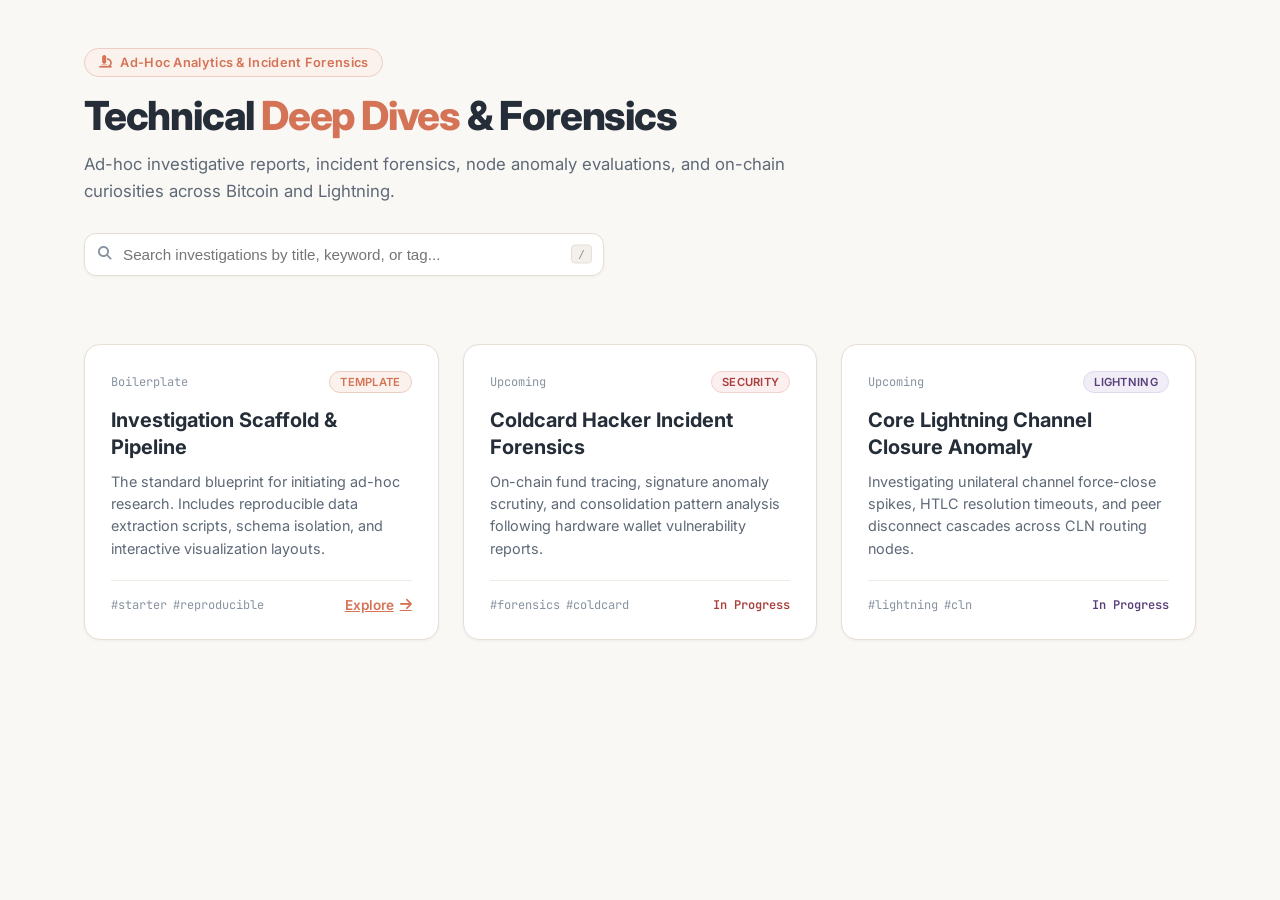
==== index.html @ 90a59109 "refactor: simplify index layout to cards-only structure without redundant tabs" ====
<!DOCTYPE html>
<html lang="en">

<head>
    <meta charset="UTF-8">
    <meta name="viewport" content="width=device-width, initial-scale=1.0">
    <title>Deep Dives & Incident Forensics | Bitcoin Data Labs</title>
    <meta name="description" content="Ad-hoc investigations, incident forensics, node anomaly evaluations, and on-chain curiosities across Bitcoin and Lightning.">

    <!-- Bitcoin Data Labs Global Shell Styles -->
    <link rel="stylesheet" href="https://bitcoindatalabs.org/styles/styles.css" onerror="this.onerror=null;this.href='https://sorukumar.github.io/Bitcoin-Data-Labs/styles/styles.css'">
    
    <!-- Font Awesome for Ecosystem Icons -->
    <link rel="stylesheet" href="https://cdnjs.cloudflare.com/ajax/libs/font-awesome/6.5.1/css/all.min.css">
    
    <!-- Typography -->
    <link rel="preconnect" href="https://fonts.googleapis.com">
    <link rel="preconnect" href="https://fonts.gstatic.com" crossorigin>
    <link href="https://fonts.googleapis.com/css2?family=Inter:wght@300;400;500;600;700;800&family=JetBrains+Mono:wght@400;500;600&display=swap" rel="stylesheet">

    <!-- Local Light-Mode Stylesheet -->
    <link rel="stylesheet" href="shared/css/style.css">

    <!-- Favicon -->
    <link rel="icon" type="image/png" href="https://bitcoindatalabs.org/favicon.png">
</head>

<body class="has-fixed-header">

    <!-- Global Bitcoin Data Labs Header (Mounted by app-components.js) -->
    <div id="header"></div>

    <div class="main-content">
        <!-- Hero Section -->
        <section class="hero-section">
            <div class="brand-eyebrow">
                <i class="fas fa-microscope"></i> Ad-Hoc Analytics & Incident Forensics
            </div>
            <h1 class="hero-title">
                Technical <span class="highlight">Deep Dives</span> & Forensics
            </h1>
            <p class="hero-description">
                Ad-hoc investigative reports, incident forensics, node anomaly evaluations, and on-chain curiosities across Bitcoin and Lightning.
            </p>

            <!-- Search Bar -->
            <div class="search-bar-wrap">
                <div class="search-container">
                    <i class="fas fa-search search-icon"></i>
                    <input 
                        type="text" 
                        id="diveSearchInput" 
                        class="search-input" 
                        placeholder="Search investigations by title, keyword, or tag..."
                        autocomplete="off"
                        spellcheck="false"
                    >
                    <span class="search-shortcut"><kbd>/</kbd></span>
                </div>
            </div>
        </section>

        <!-- Investigations Cards Grid -->
        <div class="cards-grid" id="divesGrid">

            <!-- Card 1: Investigation Template & Boilerplate -->
            <article class="dive-card" data-tags="template,scaffold,starter">
                <div>
                    <div class="dive-card-header">
                        <span class="dive-date">Boilerplate</span>
                        <span class="dive-badge badge-template">Template</span>
                    </div>
                    <h2 class="dive-card-title">
                        <a href="analyses/_template/index.html" style="text-decoration: none; color: inherit;">
                            Investigation Scaffold & Pipeline
                        </a>
                    </h2>
                    <p class="dive-card-desc">
                        The standard blueprint for initiating ad-hoc research. Includes reproducible data extraction scripts, schema isolation, and interactive visualization layouts.
                    </p>
                </div>
                <div class="dive-card-footer">
                    <div class="dive-tags">
                        <span class="dive-tag">#starter</span>
                        <span class="dive-tag">#reproducible</span>
                    </div>
                    <a href="analyses/_template/index.html" class="dive-action">
                        <span>Explore</span> <i class="fas fa-arrow-right"></i>
                    </a>
                </div>
            </article>

            <!-- Card 2: Coldcard Hacker Forensics (Preview) -->
            <article class="dive-card" data-tags="security,hardware,forensics,onchain,coldcard">
                <div>
                    <div class="dive-card-header">
                        <span class="dive-date">Upcoming</span>
                        <span class="dive-badge badge-security">Security</span>
                    </div>
                    <h2 class="dive-card-title">
                        Coldcard Hacker Incident Forensics
                    </h2>
                    <p class="dive-card-desc">
                        On-chain fund tracing, signature anomaly scrutiny, and consolidation pattern analysis following hardware wallet vulnerability reports.
                    </p>
                </div>
                <div class="dive-card-footer">
                    <div class="dive-tags">
                        <span class="dive-tag">#forensics</span>
                        <span class="dive-tag">#coldcard</span>
                    </div>
                    <span class="dive-tag" style="color: var(--tag-madder); font-weight: 600;">In Progress</span>
                </div>
            </article>

            <!-- Card 3: Core Lightning Channel Closures (Preview) -->
            <article class="dive-card" data-tags="lightning,cln,nodes,channels">
                <div>
                    <div class="dive-card-header">
                        <span class="dive-date">Upcoming</span>
                        <span class="dive-badge badge-lightning">Lightning</span>
                    </div>
                    <h2 class="dive-card-title">
                        Core Lightning Channel Closure Anomaly
                    </h2>
                    <p class="dive-card-desc">
                        Investigating unilateral channel force-close spikes, HTLC resolution timeouts, and peer disconnect cascades across CLN routing nodes.
                    </p>
                </div>
                <div class="dive-card-footer">
                    <div class="dive-tags">
                        <span class="dive-tag">#lightning</span>
                        <span class="dive-tag">#cln</span>
                    </div>
                    <span class="dive-tag" style="color: var(--tag-heather); font-weight: 600;">In Progress</span>
                </div>
            </article>

            <!-- Empty State for Search Filter -->
            <div id="noResultsState" class="empty-state" style="display: none;">
                <i class="fas fa-search"></i>
                <h3>No deep dives match your search</h3>
                <p>Try clearing search keywords or checking back as new ad-hoc investigations are published.</p>
            </div>

        </div>
    </div>

    <!-- Global Bitcoin Data Labs Footer (Mounted by app-components.js) -->
    <div id="footer"></div>

    <!-- Bitcoin Data Labs Ecosystem App Components -->
    <script src="https://bitcoindatalabs.org/components/app-components.js" onerror="this.onerror=null;this.src='https://sorukumar.github.io/Bitcoin-Data-Labs/components/app-components.js'"></script>

    <script>
        function initAppShell() {
            if (typeof BitcoinLabsApp !== 'undefined') {
                // Initialize app header & footer without subnav tabs
                BitcoinLabsApp.init({
                    isApp: true,
                    appName: "deep-dives",
                    appHomeUrl: "index.html",
                    footerLinks: [
                        { name: 'Bitcoin Data Labs', url: 'https://bitcoindatalabs.org' },
                        { name: 'PlebDashboard LN', url: 'https://lightning.bitcoindatalabs.org' },
                        { name: 'GitHub Repository', url: 'https://github.com/bitcoindatalabs/deep-dives' }
                    ]
                });
            } else {
                setTimeout(initAppShell, 50);
            }
        }

        // Live Search Filtering Across Cards
        document.addEventListener('DOMContentLoaded', () => {
            initAppShell();

            const searchInput = document.getElementById('diveSearchInput');
            const cards = document.querySelectorAll('.dive-card');
            const noResults = document.getElementById('noResultsState');

            function filterCards() {
                const query = searchInput.value.toLowerCase().trim();
                let visibleCount = 0;

                cards.forEach(card => {
                    const title = card.querySelector('.dive-card-title').textContent.toLowerCase();
                    const desc = card.querySelector('.dive-card-desc').textContent.toLowerCase();
                    const tags = (card.dataset.tags || '').toLowerCase();

                    const matches = !query || title.includes(query) || desc.includes(query) || tags.includes(query);

                    if (matches) {
                        card.style.display = 'flex';
                        visibleCount++;
                    } else {
                        card.style.display = 'none';
                    }
                });

                noResults.style.display = visibleCount === 0 ? 'block' : 'none';
            }

            searchInput.addEventListener('input', filterCards);

            // '/' keyboard shortcut to focus search, Esc to clear
            document.addEventListener('keydown', (e) => {
                if (e.key === '/' && document.activeElement !== searchInput) {
                    e.preventDefault();
                    searchInput.focus();
                } else if (e.key === 'Escape' && document.activeElement === searchInput) {
                    searchInput.value = '';
                    searchInput.blur();
                    filterCards();
                }
            });
        });
    </script>
</body>
</html>
---- shared/css/style.css ----
/* ==========================================================================
   Bitcoin Data Labs — Deep Dives (Light Mode Design System)
   Aligned with plebdashboard-ln & Bitcoin Data Labs Ecosystem Brand
   ========================================================================== */

:root {
    /* Brand Terracotta & Warmth (Artisanal, Organic Clay - Surgical Accent) */
    --primary: #D47355;             /* Refined Terracotta */
    --primary-hover: #BF6245;       /* Deepened Terracotta */
    --primary-dark: #A95137;        /* Hearth Terracotta */
    --primary-light: #FBF2ED;       /* Whisper Terracotta Tint */
    --primary-border: #ECCDC1;      /* Soft Terracotta Border */
    --primary-wash-hover: #F3E6DE;  /* Elevated Warm Wash on Hover */
    --accent-color: #D47355;

    /* Deep Ink & Slate (Authoritative, Literary Anthropic Structure) */
    --secondary: #242D38;           /* Deep Charcoal Slate */
    --secondary-hover: #182029;     /* Deep Ink Hover */
    --secondary-light: #F0F3F6;     /* Slate Mist Tint */

    /* Canvas & Surfaces (Warm Rice Paper, Ivory & Parchment) */
    --bg-primary: #FAF8F5;          /* Warm Alabaster Canvas */
    --bg-secondary: #F3EFEA;        /* Soft Warm Oatmeal Track */
    --surface: #FFFFFF;             /* Crisp Parchment Card */
    --surface-hover: #FDFCF9;       /* Card Hover Tint */

    /* Typography (Calm, Readable Ink) */
    --text-primary: #242D38;        /* Literary Deep Slate */
    --text-secondary: #5E6977;      /* Neutral Weathered Slate */
    --text-muted: #8893A0;          /* Soft Caption Grey */

    /* Borders & Dividers (Subtle, Natural Earth) */
    --border: #E5DFD5;
    --border-color: #E5DFD5;
    --border-subtle: #EFEBE4;

    /* Natural Accent Tones */
    --tag-sage: #2E7559;            /* Deep Pine (On-Chain / Active) */
    --tag-sage-bg: #EDF5F0;
    --tag-sage-border: #D1E5D8;

    --tag-madder: #A93E3B;          /* Earthy Madder Red (Security / Forensics) */
    --tag-madder-bg: #FBEFEF;
    --tag-madder-border: #F3D2D2;

    --tag-amber: #9A6715;           /* Harvest Amber (Hardware / Core / Mining) */
    --tag-amber-bg: #FEF7EA;
    --tag-amber-border: #F5E2B8;

    --tag-heather: #583F7A;         /* Heather Purple (Lightning Network) */
    --tag-heather-bg: #F2EEF8;
    --tag-heather-border: #E2D9EE;

    /* Shadows & Transitions */
    --shadow-sm: 0 1px 3px rgba(36, 45, 56, 0.05);
    --shadow-md: 0 4px 16px rgba(36, 45, 56, 0.06);
    --shadow-hover: 0 8px 24px rgba(212, 115, 85, 0.12);
    --radius-sm: 8px;
    --radius-md: 12px;
    --radius-lg: 16px;
    --radius-full: 9999px;

    /* Global widths */
    --max-content-width: 1160px;
}

/* Reset & Base */
* {
    box-sizing: border-box;
}

body {
    min-height: 100vh;
    display: flex;
    flex-direction: column;
    margin: 0;
    background-color: var(--bg-primary);
    color: var(--text-primary);
    font-family: 'Inter', -apple-system, BlinkMacSystemFont, "Segoe UI", Roboto, sans-serif;
    -webkit-font-smoothing: antialiased;
}

.main-content {
    flex: 1;
    display: flex;
    flex-direction: column;
    max-width: var(--max-content-width);
    width: 100%;
    margin: 0 auto;
    padding: 0 24px 80px 24px;
}

/* Hero Section */
.hero-section {
    padding: 48px 0 32px 0;
    text-align: left;
}

.brand-eyebrow {
    display: inline-flex;
    align-items: center;
    gap: 8px;
    padding: 6px 14px;
    border-radius: var(--radius-full);
    background: var(--primary-light);
    color: var(--primary);
    font-size: 0.8rem;
    font-weight: 600;
    letter-spacing: 0.3px;
    border: 1px solid var(--primary-border);
    margin-bottom: 16px;
}

.hero-title {
    font-size: 2.5rem;
    font-weight: 800;
    color: var(--text-primary);
    letter-spacing: -0.03em;
    line-height: 1.15;
    margin: 0 0 12px 0;
}

.hero-title .highlight {
    color: var(--primary);
}

.hero-description {
    font-size: 1.05rem;
    color: var(--text-secondary);
    line-height: 1.6;
    max-width: 760px;
    margin: 0 0 28px 0;
}

/* Search Container */
.search-bar-wrap {
    margin-bottom: 36px;
    max-width: 520px;
}

.search-container {
    position: relative;
    width: 100%;
}

.search-icon {
    position: absolute;
    left: 14px;
    top: 50%;
    transform: translateY(-50%);
    color: var(--text-muted);
    font-size: 0.85rem;
}

.search-input {
    width: 100%;
    padding: 12px 42px 12px 38px;
    font-size: 0.95rem;
    background: var(--surface);
    border: 1px solid var(--border);
    border-radius: var(--radius-md);
    color: var(--text-primary);
    outline: none;
    box-shadow: var(--shadow-sm);
    transition: border-color 0.2s ease, box-shadow 0.2s ease;
}

.search-input:focus {
    border-color: var(--primary);
    box-shadow: 0 0 0 3px rgba(212, 115, 85, 0.15);
}

.search-shortcut {
    position: absolute;
    right: 12px;
    top: 50%;
    transform: translateY(-50%);
    background: var(--bg-secondary);
    border: 1px solid var(--border);
    border-radius: 4px;
    padding: 2px 6px;
    font-size: 0.7rem;
    color: var(--text-muted);
    font-family: monospace;
}

/* Cards Grid */
.cards-grid {
    display: grid;
    grid-template-columns: repeat(auto-fill, minmax(340px, 1fr));
    gap: 24px;
}

.dive-card {
    background: var(--surface);
    border: 1px solid var(--border);
    border-radius: var(--radius-lg);
    padding: 26px;
    display: flex;
    flex-direction: column;
    justify-content: space-between;
    box-shadow: var(--shadow-sm);
    transition: all 0.25s cubic-bezier(0.16, 1, 0.3, 1);
    position: relative;
    text-decoration: none;
    color: inherit;
}

.dive-card:hover {
    transform: translateY(-3px);
    box-shadow: var(--shadow-hover);
    border-color: var(--primary-border);
}

.dive-card-header {
    display: flex;
    align-items: center;
    justify-content: space-between;
    margin-bottom: 14px;
    font-size: 0.75rem;
}

.dive-date {
    font-family: 'JetBrains Mono', monospace;
    color: var(--text-muted);
}

.dive-badge {
    padding: 3px 10px;
    border-radius: var(--radius-full);
    font-size: 0.7rem;
    font-weight: 600;
    letter-spacing: 0.3px;
    text-transform: uppercase;
}

.badge-template {
    background: var(--primary-light);
    color: var(--primary);
    border: 1px solid var(--primary-border);
}

.badge-lightning {
    background: var(--tag-heather-bg);
    color: var(--tag-heather);
    border: 1px solid var(--tag-heather-border);
}

.badge-security {
    background: var(--tag-madder-bg);
    color: var(--tag-madder);
    border: 1px solid var(--tag-madder-border);
}

.badge-onchain {
    background: var(--tag-sage-bg);
    color: var(--tag-sage);
    border: 1px solid var(--tag-sage-border);
}

.badge-hardware {
    background: var(--tag-amber-bg);
    color: var(--tag-amber);
    border: 1px solid var(--tag-amber-border);
}

.dive-card-title {
    font-size: 1.25rem;
    font-weight: 700;
    color: var(--text-primary);
    line-height: 1.35;
    margin: 0 0 10px 0;
    transition: color 0.2s ease;
}

.dive-card:hover .dive-card-title {
    color: var(--primary);
}

.dive-card-desc {
    font-size: 0.9rem;
    color: var(--text-secondary);
    line-height: 1.55;
    margin: 0 0 20px 0;
}

.dive-card-footer {
    padding-top: 16px;
    border-top: 1px solid var(--border-subtle);
    display: flex;
    align-items: center;
    justify-content: space-between;
    margin-top: auto;
}

.dive-tags {
    display: flex;
    flex-wrap: wrap;
    gap: 6px;
}

.dive-tag {
    font-size: 0.75rem;
    color: var(--text-muted);
    font-family: 'JetBrains Mono', monospace;
}

.dive-action {
    display: inline-flex;
    align-items: center;
    gap: 6px;
    font-size: 0.85rem;
    font-weight: 600;
    color: var(--primary);
    transition: transform 0.2s ease;
}

.dive-card:hover .dive-action {
    transform: translateX(3px);
}

/* Empty State */
.empty-state {
    text-align: center;
    padding: 60px 20px;
    background: var(--surface);
    border: 1px dashed var(--border);
    border-radius: var(--radius-lg);
    grid-column: 1 / -1;
}

.empty-state i {
    font-size: 2rem;
    color: var(--text-muted);
    margin-bottom: 12px;
}

.empty-state h3 {
    margin: 0 0 6px 0;
    color: var(--text-primary);
    font-size: 1.1rem;
}

.empty-state p {
    margin: 0;
    color: var(--text-secondary);
    font-size: 0.85rem;
}
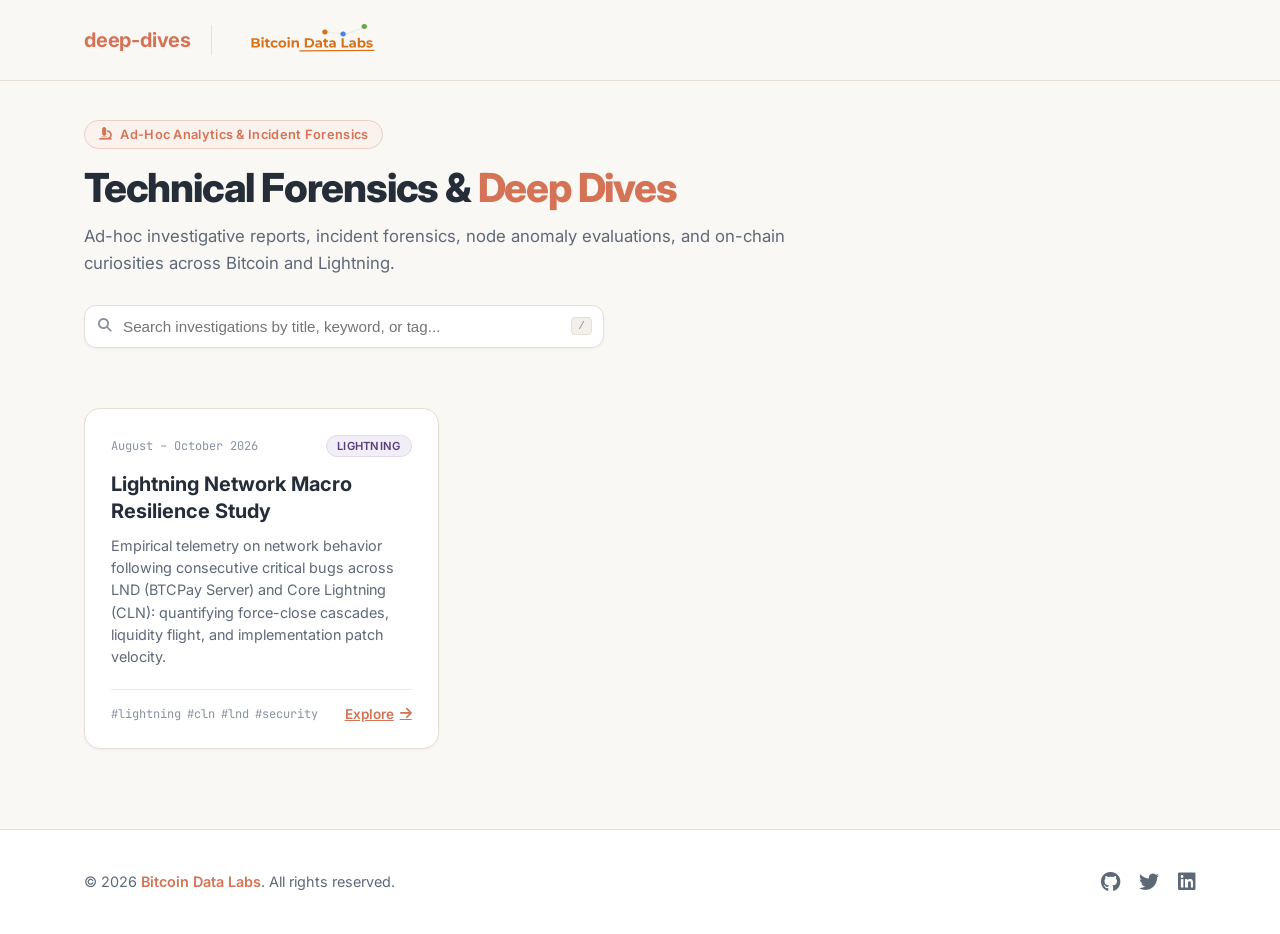
==== commit 73f998a3: "feat: add lightning network resilience analysis scaffold and align BDL shell" ====
--- a/index.html
+++ b/index.html
@@ -1,220 +1,178 @@
 <!DOCTYPE html>
 <html lang="en">
+<head>
+  <meta charset="UTF-8">
+  <meta name="viewport" content="width=device-width, initial-scale=1.0">
+  <title>Deep Dives | Bitcoin Data Labs</title>
+  
+  <!-- Favicon (Bitcoin Data Labs </> Brand Mark) -->
+  <link rel="icon" type="image/png" href="favicon.png">
 
-<head>
-    <meta charset="UTF-8">
-    <meta name="viewport" content="width=device-width, initial-scale=1.0">
-    <title>Deep Dives & Incident Forensics | Bitcoin Data Labs</title>
-    <meta name="description" content="Ad-hoc investigations, incident forensics, node anomaly evaluations, and on-chain curiosities across Bitcoin and Lightning.">
+  <!-- Typography & Icons -->
+  <link rel="stylesheet" href="https://cdnjs.cloudflare.com/ajax/libs/font-awesome/6.5.1/css/all.min.css">
+  <link rel="preconnect" href="https://fonts.googleapis.com">
+  <link rel="preconnect" href="https://fonts.gstatic.com" crossorigin>
+  <link href="https://fonts.googleapis.com/css2?family=Inter:wght@400;500;600;700;800&family=JetBrains+Mono:wght@400;500;600&display=swap" rel="stylesheet">
 
-    <!-- Bitcoin Data Labs Global Shell Styles -->
-    <link rel="stylesheet" href="https://bitcoindatalabs.org/styles/styles.css" onerror="this.onerror=null;this.href='https://sorukumar.github.io/Bitcoin-Data-Labs/styles/styles.css'">
-    
-    <!-- Font Awesome for Ecosystem Icons -->
-    <link rel="stylesheet" href="https://cdnjs.cloudflare.com/ajax/libs/font-awesome/6.5.1/css/all.min.css">
-    
-    <!-- Typography -->
-    <link rel="preconnect" href="https://fonts.googleapis.com">
-    <link rel="preconnect" href="https://fonts.gstatic.com" crossorigin>
-    <link href="https://fonts.googleapis.com/css2?family=Inter:wght@300;400;500;600;700;800&family=JetBrains+Mono:wght@400;500;600&display=swap" rel="stylesheet">
-
-    <!-- Local Light-Mode Stylesheet -->
-    <link rel="stylesheet" href="shared/css/style.css">
-
-    <!-- Favicon -->
-    <link rel="icon" type="image/png" href="https://bitcoindatalabs.org/favicon.png">
+  <!-- Bitcoin Data Labs Design System Stylesheet -->
+  <link rel="stylesheet" href="shared/css/style.css">
 </head>
-
 <body class="has-fixed-header">
 
-    <!-- Global Bitcoin Data Labs Header (Mounted by app-components.js) -->
-    <div id="header"></div>
+  <!-- ═══════════════════════════════════════════════════════════════════════
+       OFFICIAL BITCOIN DATA LABS HEADER (MATCHES PLEBDASHBOARD-LN)
+       ═══════════════════════════════════════════════════════════════════════ -->
+  <div class="top-bar app-header-main">
+    <div class="bdl-header-container">
+      <div class="logos-container">
+        <div class="app-logo">
+          <a href="index.html" class="app-name">deep-dives</a>
+        </div>
+        <div class="divider"></div>
+        <div class="parent-logo">
+          <a href="https://bitcoindatalabs.org/">
+            <img src="logo.svg" alt="Bitcoin Data Labs" class="parent-logo-img" onerror="this.onerror=null; this.src='https://bitcoindatalabs.org/logo.svg';">
+          </a>
+        </div>
+      </div>
+    </div>
+  </div>
 
-    <div class="main-content">
-        <!-- Hero Section -->
-        <section class="hero-section">
-            <div class="brand-eyebrow">
-                <i class="fas fa-microscope"></i> Ad-Hoc Analytics & Incident Forensics
-            </div>
-            <h1 class="hero-title">
-                Technical <span class="highlight">Deep Dives</span> & Forensics
-            </h1>
-            <p class="hero-description">
-                Ad-hoc investigative reports, incident forensics, node anomaly evaluations, and on-chain curiosities across Bitcoin and Lightning.
-            </p>
+  <!-- ═══════════════════════════════════════════════════════════════════════
+       HERO & SEARCH SECTION
+       ═══════════════════════════════════════════════════════════════════════ -->
+  <main class="main-content">
+    <section class="hero-section">
+      <div class="brand-eyebrow">
+        <i class="fas fa-microscope"></i> Ad-Hoc Analytics & Incident Forensics
+      </div>
+      <h1 class="hero-title">
+        Technical Forensics & <span class="highlight">Deep Dives</span>
+      </h1>
+      <p class="hero-description">
+        Ad-hoc investigative reports, incident forensics, node anomaly evaluations, and on-chain curiosities across Bitcoin and Lightning.
+      </p>
 
-            <!-- Search Bar -->
-            <div class="search-bar-wrap">
-                <div class="search-container">
-                    <i class="fas fa-search search-icon"></i>
-                    <input 
-                        type="text" 
-                        id="diveSearchInput" 
-                        class="search-input" 
-                        placeholder="Search investigations by title, keyword, or tag..."
-                        autocomplete="off"
-                        spellcheck="false"
-                    >
-                    <span class="search-shortcut"><kbd>/</kbd></span>
-                </div>
-            </div>
-        </section>
+      <!-- Search Input -->
+      <div class="search-bar-wrap">
+        <div class="search-container">
+          <i class="fas fa-search search-icon"></i>
+          <input 
+            id="searchInput" 
+            type="text" 
+            placeholder="Search investigations by title, keyword, or tag..." 
+            class="search-input"
+            autocomplete="off"
+            spellcheck="false"
+          >
+          <span class="search-shortcut"><kbd>/</kbd></span>
+        </div>
+      </div>
+    </section>
 
-        <!-- Investigations Cards Grid -->
-        <div class="cards-grid" id="divesGrid">
+    <!-- ═══════════════════════════════════════════════════════════════════════
+         ANALYSIS CARDS GRID (ONE CARD PER INVESTIGATION)
+         ═══════════════════════════════════════════════════════════════════════ -->
+    <div id="cardsGrid" class="cards-grid">
+      
+      <!-- Card: Lightning Network Macro Resilience Study -->
+      <article class="dive-card" data-tags="lightning,cln,lnd,btcpay,resilience,security,nodes,channels">
+        <div>
+          <div class="dive-card-header">
+            <span class="dive-date">August – October 2026</span>
+            <span class="dive-badge badge-lightning">Lightning</span>
+          </div>
+          <h2 class="dive-card-title">
+            <a href="./analyses/2026-10-lightning-network-analysis/index.html" style="text-decoration: none; color: inherit;">
+              Lightning Network Macro Resilience Study
+            </a>
+          </h2>
+          <p class="dive-card-desc">
+            Empirical telemetry on network behavior following consecutive critical bugs across LND (BTCPay Server) and Core Lightning (CLN): quantifying force-close cascades, liquidity flight, and implementation patch velocity.
+          </p>
+        </div>
+        <div class="dive-card-footer">
+          <div class="dive-tags">
+            <span class="dive-tag">#lightning</span>
+            <span class="dive-tag">#cln</span>
+            <span class="dive-tag">#lnd</span>
+            <span class="dive-tag">#security</span>
+          </div>
+          <a href="./analyses/2026-10-lightning-network-analysis/index.html" class="dive-action">
+            <span>Explore</span> <i class="fas fa-arrow-right"></i>
+          </a>
+        </div>
+      </article>
 
-            <!-- Card 1: Investigation Template & Boilerplate -->
-            <article class="dive-card" data-tags="template,scaffold,starter">
-                <div>
-                    <div class="dive-card-header">
-                        <span class="dive-date">Boilerplate</span>
-                        <span class="dive-badge badge-template">Template</span>
-                    </div>
-                    <h2 class="dive-card-title">
-                        <a href="analyses/_template/index.html" style="text-decoration: none; color: inherit;">
-                            Investigation Scaffold & Pipeline
-                        </a>
-                    </h2>
-                    <p class="dive-card-desc">
-                        The standard blueprint for initiating ad-hoc research. Includes reproducible data extraction scripts, schema isolation, and interactive visualization layouts.
-                    </p>
-                </div>
-                <div class="dive-card-footer">
-                    <div class="dive-tags">
-                        <span class="dive-tag">#starter</span>
-                        <span class="dive-tag">#reproducible</span>
-                    </div>
-                    <a href="analyses/_template/index.html" class="dive-action">
-                        <span>Explore</span> <i class="fas fa-arrow-right"></i>
-                    </a>
-                </div>
-            </article>
+    </div>
+    
+    <!-- Empty State -->
+    <div id="noResults" class="empty-state" style="display: none;">
+      <i class="fas fa-search"></i>
+      <h3>No investigations matched your search</h3>
+      <p>Try clearing keywords or checking back as new ad-hoc analyses are published.</p>
+    </div>
+  </main>
 
-            <!-- Card 2: Coldcard Hacker Forensics (Preview) -->
-            <article class="dive-card" data-tags="security,hardware,forensics,onchain,coldcard">
-                <div>
-                    <div class="dive-card-header">
-                        <span class="dive-date">Upcoming</span>
-                        <span class="dive-badge badge-security">Security</span>
-                    </div>
-                    <h2 class="dive-card-title">
-                        Coldcard Hacker Incident Forensics
-                    </h2>
-                    <p class="dive-card-desc">
-                        On-chain fund tracing, signature anomaly scrutiny, and consolidation pattern analysis following hardware wallet vulnerability reports.
-                    </p>
-                </div>
-                <div class="dive-card-footer">
-                    <div class="dive-tags">
-                        <span class="dive-tag">#forensics</span>
-                        <span class="dive-tag">#coldcard</span>
-                    </div>
-                    <span class="dive-tag" style="color: var(--tag-madder); font-weight: 600;">In Progress</span>
-                </div>
-            </article>
+  <!-- ═══════════════════════════════════════════════════════════════════════
+       OFFICIAL BITCOIN DATA LABS FOOTER (MATCHES PLEBDASHBOARD-LN)
+       Left: Copyright | Middle: (Empty) | Right: Socials
+       ═══════════════════════════════════════════════════════════════════════ -->
+  <footer class="bdl-global-footer">
+    <div class="bdl-footer-inner">
+      <div class="bdl-footer-copyright">
+        <p style="margin: 0;">
+          © <span id="footer-year">2026</span> <a href="https://bitcoindatalabs.org" target="_blank">Bitcoin Data Labs</a>. All rights reserved.
+        </p>
+      </div>
+      <div class="bdl-footer-socials">
+        <a href="https://github.com/bitcoindatalabs/Bitcoin-Data-Labs" target="_blank" title="GitHub"><i class="fab fa-github"></i></a>
+        <a href="https://x.com/sorukumar" target="_blank" title="X / Twitter"><i class="fab fa-twitter"></i></a>
+        <a href="https://www.linkedin.com/company/bitcoin-data-labs" target="_blank" title="LinkedIn"><i class="fab fa-linkedin"></i></a>
+      </div>
+    </div>
+  </footer>
 
-            <!-- Card 3: Core Lightning Channel Closures (Preview) -->
-            <article class="dive-card" data-tags="lightning,cln,nodes,channels">
-                <div>
-                    <div class="dive-card-header">
-                        <span class="dive-date">Upcoming</span>
-                        <span class="dive-badge badge-lightning">Lightning</span>
-                    </div>
-                    <h2 class="dive-card-title">
-                        Core Lightning Channel Closure Anomaly
-                    </h2>
-                    <p class="dive-card-desc">
-                        Investigating unilateral channel force-close spikes, HTLC resolution timeouts, and peer disconnect cascades across CLN routing nodes.
-                    </p>
-                </div>
-                <div class="dive-card-footer">
-                    <div class="dive-tags">
-                        <span class="dive-tag">#lightning</span>
-                        <span class="dive-tag">#cln</span>
-                    </div>
-                    <span class="dive-tag" style="color: var(--tag-heather); font-weight: 600;">In Progress</span>
-                </div>
-            </article>
+  <script>
+    document.getElementById('footer-year').textContent = new Date().getFullYear();
 
-            <!-- Empty State for Search Filter -->
-            <div id="noResultsState" class="empty-state" style="display: none;">
-                <i class="fas fa-search"></i>
-                <h3>No deep dives match your search</h3>
-                <p>Try clearing search keywords or checking back as new ad-hoc investigations are published.</p>
-            </div>
+    const searchInput = document.getElementById('searchInput');
+    const cards = document.querySelectorAll('.dive-card');
+    const noResults = document.getElementById('noResults');
 
-        </div>
-    </div>
+    function filterCards() {
+      const query = searchInput.value.toLowerCase().trim();
+      let visibleCount = 0;
 
-    <!-- Global Bitcoin Data Labs Footer (Mounted by app-components.js) -->
-    <div id="footer"></div>
+      cards.forEach(card => {
+        const text = card.textContent.toLowerCase();
+        const tags = (card.dataset.tags || '').toLowerCase();
+        const matches = !query || text.includes(query) || tags.includes(query);
 
-    <!-- Bitcoin Data Labs Ecosystem App Components -->
-    <script src="https://bitcoindatalabs.org/components/app-components.js" onerror="this.onerror=null;this.src='https://sorukumar.github.io/Bitcoin-Data-Labs/components/app-components.js'"></script>
+        if (matches) {
+          card.style.display = 'flex';
+          visibleCount++;
+        } else {
+          card.style.display = 'none';
+        }
+      });
 
-    <script>
-        function initAppShell() {
-            if (typeof BitcoinLabsApp !== 'undefined') {
-                // Initialize app header & footer without subnav tabs
-                BitcoinLabsApp.init({
-                    isApp: true,
-                    appName: "deep-dives",
-                    appHomeUrl: "index.html",
-                    footerLinks: [
-                        { name: 'Bitcoin Data Labs', url: 'https://bitcoindatalabs.org' },
-                        { name: 'PlebDashboard LN', url: 'https://lightning.bitcoindatalabs.org' },
-                        { name: 'GitHub Repository', url: 'https://github.com/bitcoindatalabs/deep-dives' }
-                    ]
-                });
-            } else {
-                setTimeout(initAppShell, 50);
-            }
-        }
+      noResults.style.display = visibleCount === 0 ? 'block' : 'none';
+    }
 
-        // Live Search Filtering Across Cards
-        document.addEventListener('DOMContentLoaded', () => {
-            initAppShell();
+    searchInput.addEventListener('input', filterCards);
 
-            const searchInput = document.getElementById('diveSearchInput');
-            const cards = document.querySelectorAll('.dive-card');
-            const noResults = document.getElementById('noResultsState');
-
-            function filterCards() {
-                const query = searchInput.value.toLowerCase().trim();
-                let visibleCount = 0;
-
-                cards.forEach(card => {
-                    const title = card.querySelector('.dive-card-title').textContent.toLowerCase();
-                    const desc = card.querySelector('.dive-card-desc').textContent.toLowerCase();
-                    const tags = (card.dataset.tags || '').toLowerCase();
-
-                    const matches = !query || title.includes(query) || desc.includes(query) || tags.includes(query);
-
-                    if (matches) {
-                        card.style.display = 'flex';
-                        visibleCount++;
-                    } else {
-                        card.style.display = 'none';
-                    }
-                });
-
-                noResults.style.display = visibleCount === 0 ? 'block' : 'none';
-            }
-
-            searchInput.addEventListener('input', filterCards);
-
-            // '/' keyboard shortcut to focus search, Esc to clear
-            document.addEventListener('keydown', (e) => {
-                if (e.key === '/' && document.activeElement !== searchInput) {
-                    e.preventDefault();
-                    searchInput.focus();
-                } else if (e.key === 'Escape' && document.activeElement === searchInput) {
-                    searchInput.value = '';
-                    searchInput.blur();
-                    filterCards();
-                }
-            });
-        });
-    </script>
+    // Keyboard shortcut: '/' to focus search, Esc to clear
+    document.addEventListener('keydown', (e) => {
+      if (e.key === '/' && document.activeElement !== searchInput) {
+        e.preventDefault();
+        searchInput.focus();
+      } else if (e.key === 'Escape' && document.activeElement === searchInput) {
+        searchInput.value = '';
+        searchInput.blur();
+        filterCards();
+      }
+    });
+  </script>
 </body>
 </html>
--- a/shared/css/style.css
+++ b/shared/css/style.css
@@ -1,19 +1,20 @@
 /* ==========================================================================
    Bitcoin Data Labs — Deep Dives (Light Mode Design System)
-   Aligned with plebdashboard-ln & Bitcoin Data Labs Ecosystem Brand
+   Official Brand Ecosystem Styles (Aligned with Bitcoin Data Labs & PlebDashboard)
    ========================================================================== */
 
+@import url('https://fonts.googleapis.com/css2?family=Inter:wght@300;400;500;600;700;800&family=JetBrains+Mono:wght@400;500;600&display=swap');
+
 :root {
-    /* Brand Terracotta & Warmth (Artisanal, Organic Clay - Surgical Accent) */
+    /* Brand Terracotta & Warmth (Artisanal Organic Clay - Signature Accent) */
     --primary: #D47355;             /* Refined Terracotta */
     --primary-hover: #BF6245;       /* Deepened Terracotta */
     --primary-dark: #A95137;        /* Hearth Terracotta */
     --primary-light: #FBF2ED;       /* Whisper Terracotta Tint */
     --primary-border: #ECCDC1;      /* Soft Terracotta Border */
     --primary-wash-hover: #F3E6DE;  /* Elevated Warm Wash on Hover */
-    --accent-color: #D47355;
-
-    /* Deep Ink & Slate (Authoritative, Literary Anthropic Structure) */
+
+    /* Deep Ink & Slate (Authoritative Structure) */
     --secondary: #242D38;           /* Deep Charcoal Slate */
     --secondary-hover: #182029;     /* Deep Ink Hover */
     --secondary-light: #F0F3F6;     /* Slate Mist Tint */
@@ -43,13 +44,18 @@
     --tag-madder-bg: #FBEFEF;
     --tag-madder-border: #F3D2D2;
 
-    --tag-amber: #9A6715;           /* Harvest Amber (Hardware / Core / Mining) */
+    --tag-amber: #9A6715;           /* Harvest Amber (Hardware / Mining) */
     --tag-amber-bg: #FEF7EA;
     --tag-amber-border: #F5E2B8;
 
     --tag-heather: #583F7A;         /* Heather Purple (Lightning Network) */
     --tag-heather-bg: #F2EEF8;
     --tag-heather-border: #E2D9EE;
+
+    /* Header & Layout Specifics (Matches plebdashboard-ln) */
+    --header-height: 80px;
+    --max-width: 1160px;
+    --z-header: 1000;
 
     /* Shadows & Transitions */
     --shadow-sm: 0 1px 3px rgba(36, 45, 56, 0.05);
@@ -59,9 +65,6 @@
     --radius-md: 12px;
     --radius-lg: 16px;
     --radius-full: 9999px;
-
-    /* Global widths */
-    --max-content-width: 1160px;
 }
 
 /* Reset & Base */
@@ -80,20 +83,100 @@
     -webkit-font-smoothing: antialiased;
 }
 
+body.has-fixed-header {
+    padding-top: var(--header-height);
+}
+
+/* ==========================================================================
+   OFFICIAL BITCOIN DATA LABS HEADER (EXACTLY AS IN PLEBDASHBOARD-LN)
+   ========================================================================== */
+
+.top-bar {
+    background: rgba(250, 248, 245, 0.95);
+    backdrop-filter: blur(12px) saturate(180%);
+    -webkit-backdrop-filter: blur(12px) saturate(180%);
+    position: fixed;
+    width: 100%;
+    top: 0;
+    left: 0;
+    z-index: var(--z-header);
+    border-bottom: 1px solid var(--border);
+    transition: all 0.25s ease;
+}
+
+.bdl-header-container {
+    max-width: var(--max-width);
+    margin: 0 auto;
+    padding: 0 24px;
+    height: var(--header-height);
+    display: flex;
+    align-items: center;
+}
+
+.logos-container {
+    display: flex;
+    align-items: center;
+    gap: 1rem;
+}
+
+.app-logo {
+    display: flex;
+    align-items: center;
+}
+
+.app-name {
+    font-size: 1.25rem;
+    font-weight: 700;
+    color: var(--primary);
+    text-decoration: none !important;
+    letter-spacing: -0.01em;
+    transition: opacity 0.2s ease;
+}
+
+.app-name:hover {
+    opacity: 0.85;
+}
+
+.divider {
+    width: 1px;
+    height: 30px;
+    background: var(--border);
+    margin: 0 0.25rem;
+}
+
+.parent-logo {
+    display: flex;
+    align-items: center;
+}
+
+.parent-logo-img {
+    height: 40px;
+    width: auto;
+    display: block;
+    transition: transform 0.2s ease, opacity 0.2s ease;
+}
+
+.parent-logo-img:hover {
+    transform: scale(1.03);
+    opacity: 0.95;
+}
+
+/* ==========================================================================
+   PAGE CONTENT & HERO
+   ========================================================================== */
+
 .main-content {
     flex: 1;
     display: flex;
     flex-direction: column;
-    max-width: var(--max-content-width);
+    max-width: var(--max-width);
     width: 100%;
     margin: 0 auto;
-    padding: 0 24px 80px 24px;
-}
-
-/* Hero Section */
+    padding: 40px 24px 80px 24px;
+}
+
 .hero-section {
-    padding: 48px 0 32px 0;
-    text-align: left;
+    padding-bottom: 24px;
 }
 
 .brand-eyebrow {
@@ -346,3 +429,71 @@
     color: var(--text-secondary);
     font-size: 0.85rem;
 }
+
+/* ==========================================================================
+   OFFICIAL BITCOIN DATA LABS FOOTER (EXACTLY AS IN PLEBDASHBOARD-LN)
+   Left: Copyright | Middle: None | Right: Social Icons
+   ========================================================================== */
+
+.bdl-global-footer {
+    background: var(--surface);
+    border-top: 1px solid var(--border);
+    padding: 2.5rem 0;
+    margin-top: auto;
+    font-size: 0.9rem;
+    color: var(--text-secondary);
+}
+
+.bdl-footer-inner {
+    max-width: var(--max-width);
+    margin: 0 auto;
+    padding: 0 24px;
+    display: flex;
+    justify-content: space-between;
+    align-items: center;
+    flex-wrap: wrap;
+    gap: 1.5rem;
+}
+
+.bdl-footer-copyright {
+    text-align: left;
+}
+
+.bdl-footer-copyright a {
+    color: var(--primary);
+    text-decoration: none;
+    font-weight: 600;
+}
+
+.bdl-footer-socials {
+    display: flex;
+    gap: 1.2rem;
+    align-items: center;
+    justify-content: flex-end;
+}
+
+.bdl-footer-socials a {
+    color: var(--text-secondary);
+    text-decoration: none;
+    font-size: 1.25rem;
+    transition: color 0.2s ease, transform 0.2s ease;
+}
+
+.bdl-footer-socials a:hover {
+    color: var(--primary);
+    transform: scale(1.1);
+}
+
+@media screen and (max-width: 768px) {
+    .bdl-footer-inner {
+        flex-direction: column;
+        text-align: center;
+        gap: 1.5rem;
+    }
+    .bdl-footer-copyright {
+        text-align: center;
+    }
+    .bdl-footer-socials {
+        justify-content: center;
+    }
+}
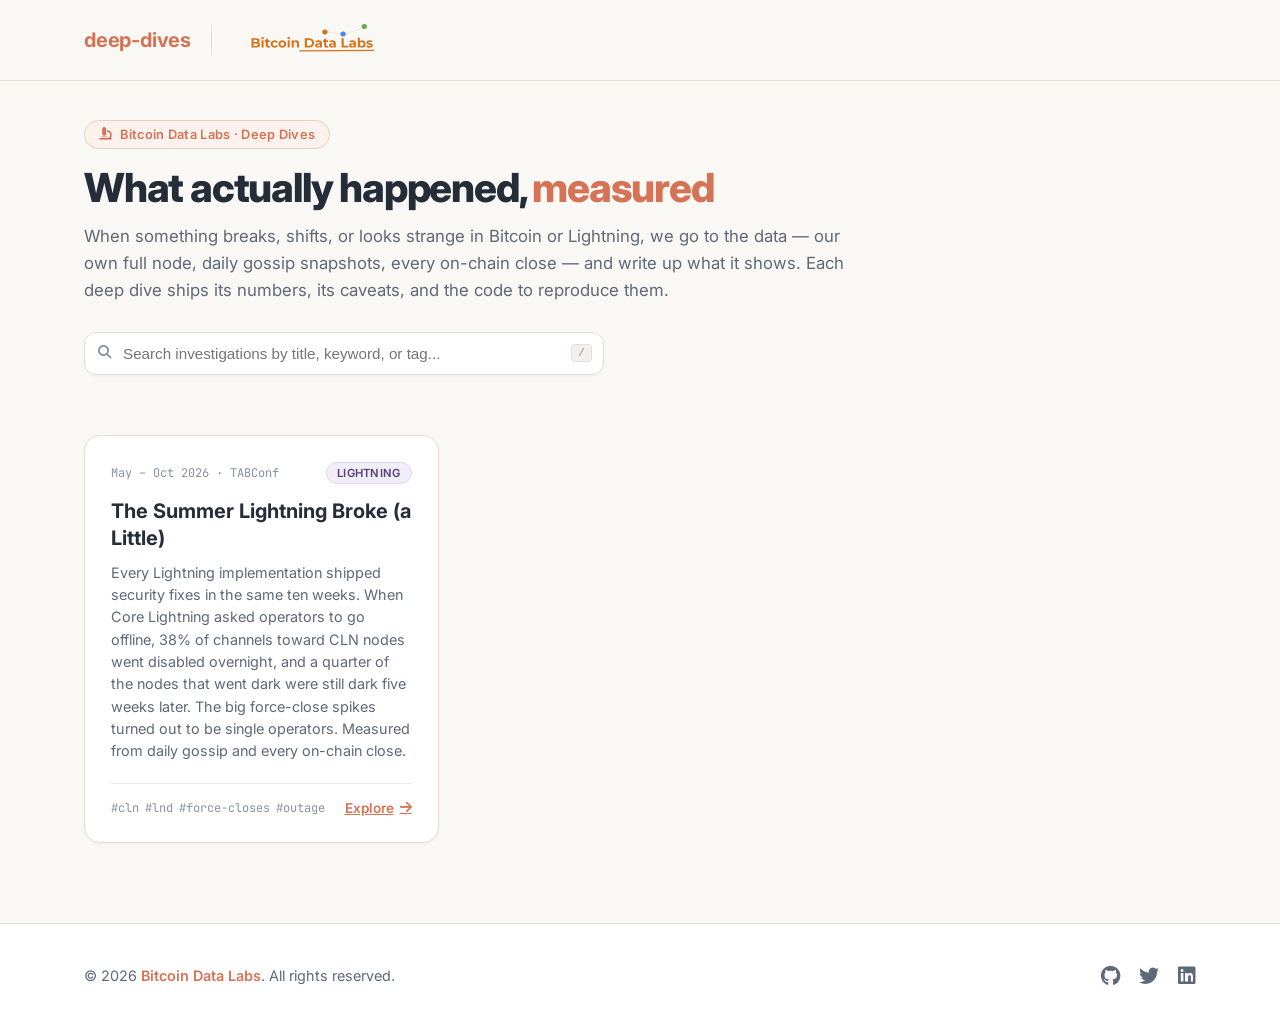
==== commit 659141ea: "feat: Lightning 2026 security-wave deep dive with real data Replace the scaffold with "The Summer Li" ====
--- a/index.html
+++ b/index.html
@@ -3,7 +3,9 @@
 <head>
   <meta charset="UTF-8">
   <meta name="viewport" content="width=device-width, initial-scale=1.0">
-  <title>Deep Dives | Bitcoin Data Labs</title>
+  <title>Deep Dives — Bitcoin & Lightning, Measured | Bitcoin Data Labs</title>
+  <meta name="description" content="Data-first investigations into Bitcoin and Lightning: what actually happened on-chain and in gossip when something broke, changed, or looked strange.">
+
   
   <!-- Favicon (Bitcoin Data Labs </> Brand Mark) -->
   <link rel="icon" type="image/png" href="favicon.png">
@@ -44,13 +46,14 @@
   <main class="main-content">
     <section class="hero-section">
       <div class="brand-eyebrow">
-        <i class="fas fa-microscope"></i> Ad-Hoc Analytics & Incident Forensics
+        <i class="fas fa-microscope"></i> Bitcoin Data Labs · Deep Dives
       </div>
       <h1 class="hero-title">
-        Technical Forensics & <span class="highlight">Deep Dives</span>
+        What actually happened, <span class="highlight">measured</span>
       </h1>
       <p class="hero-description">
-        Ad-hoc investigative reports, incident forensics, node anomaly evaluations, and on-chain curiosities across Bitcoin and Lightning.
+        When something breaks, shifts, or looks strange in Bitcoin or Lightning, we go to the data — our own full node, daily gossip snapshots, every on-chain close — and write up what it shows.
+        Each deep dive ships its numbers, its caveats, and the code to reproduce them.
       </p>
 
       <!-- Search Input -->
@@ -75,28 +78,29 @@
          ═══════════════════════════════════════════════════════════════════════ -->
     <div id="cardsGrid" class="cards-grid">
       
-      <!-- Card: Lightning Network Macro Resilience Study -->
-      <article class="dive-card" data-tags="lightning,cln,lnd,btcpay,resilience,security,nodes,channels">
+      <!-- Card: The Summer Lightning Broke (a Little) -->
+      <article class="dive-card" data-tags="lightning,cln,lnd,eclair,ldk,btcpay,outage,force-close,security,client diversity,tabconf">
         <div>
           <div class="dive-card-header">
-            <span class="dive-date">August – October 2026</span>
+            <span class="dive-date">May – Oct 2026 · TABConf</span>
             <span class="dive-badge badge-lightning">Lightning</span>
           </div>
           <h2 class="dive-card-title">
             <a href="./analyses/2026-10-lightning-network-analysis/index.html" style="text-decoration: none; color: inherit;">
-              Lightning Network Macro Resilience Study
+              The Summer Lightning Broke (a Little)
             </a>
           </h2>
           <p class="dive-card-desc">
-            Empirical telemetry on network behavior following consecutive critical bugs across LND (BTCPay Server) and Core Lightning (CLN): quantifying force-close cascades, liquidity flight, and implementation patch velocity.
+            Every Lightning implementation shipped security fixes in the same ten weeks. When Core Lightning asked operators to go offline, 38% of channels toward CLN nodes went disabled overnight, and a quarter of the nodes that went dark were still dark five weeks later.
+            The big force-close spikes turned out to be single operators. Measured from daily gossip and every on-chain close.
           </p>
         </div>
         <div class="dive-card-footer">
           <div class="dive-tags">
-            <span class="dive-tag">#lightning</span>
             <span class="dive-tag">#cln</span>
             <span class="dive-tag">#lnd</span>
-            <span class="dive-tag">#security</span>
+            <span class="dive-tag">#force-closes</span>
+            <span class="dive-tag">#outage</span>
           </div>
           <a href="./analyses/2026-10-lightning-network-analysis/index.html" class="dive-action">
             <span>Explore</span> <i class="fas fa-arrow-right"></i>
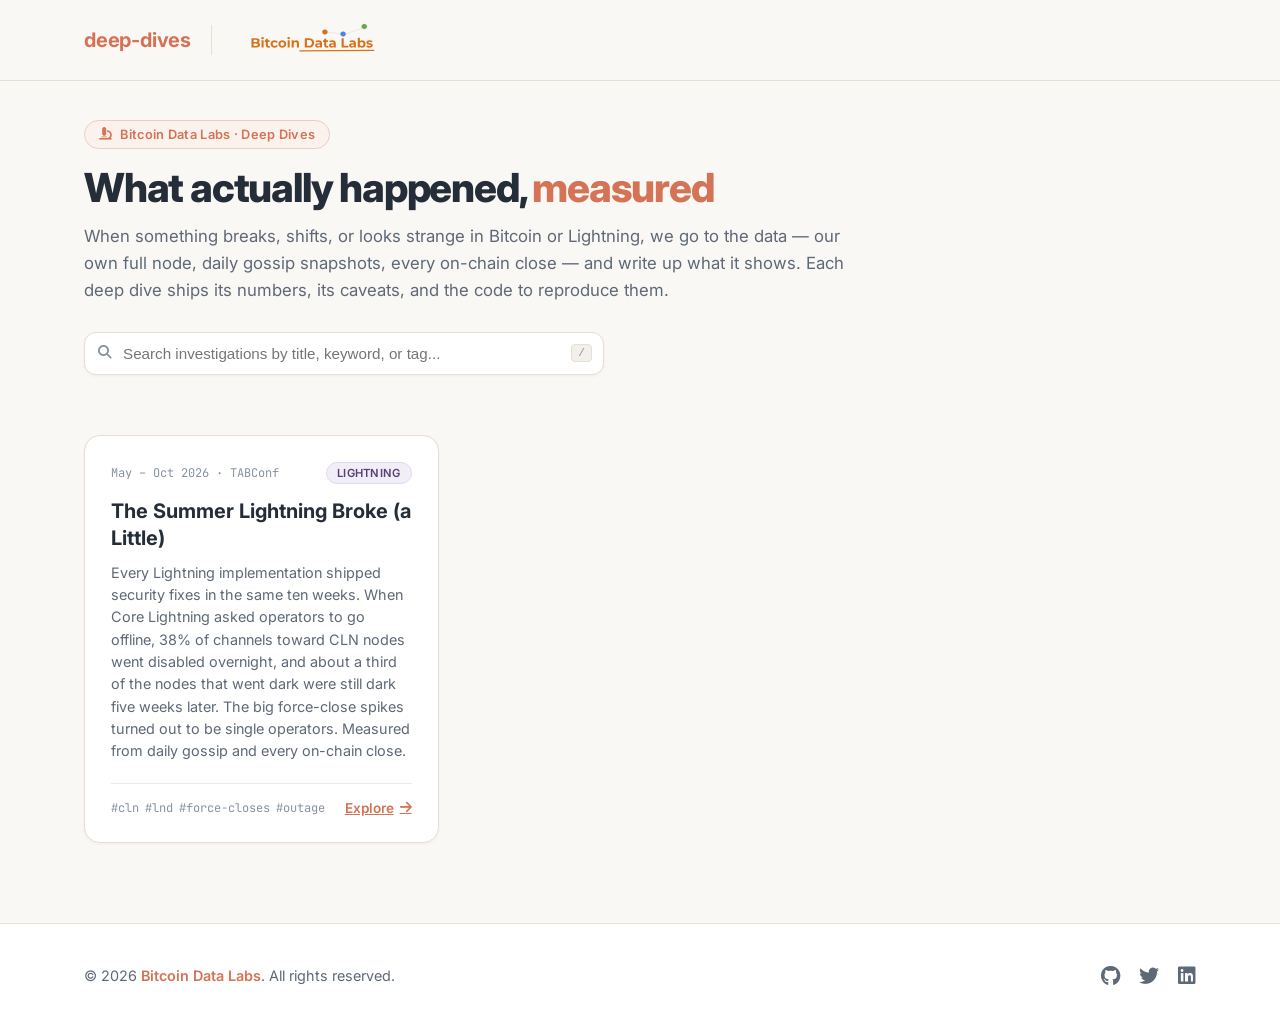
==== commit 17d2a8f5: "feat: transport split, Jul 10 Tor event, consistent went-dark cohort - CLN outage split by target tr" ====
--- a/index.html
+++ b/index.html
@@ -91,7 +91,7 @@
             </a>
           </h2>
           <p class="dive-card-desc">
-            Every Lightning implementation shipped security fixes in the same ten weeks. When Core Lightning asked operators to go offline, 38% of channels toward CLN nodes went disabled overnight, and a quarter of the nodes that went dark were still dark five weeks later.
+            Every Lightning implementation shipped security fixes in the same ten weeks. When Core Lightning asked operators to go offline, 38% of channels toward CLN nodes went disabled overnight, and about a third of the nodes that went dark were still dark five weeks later.
             The big force-close spikes turned out to be single operators. Measured from daily gossip and every on-chain close.
           </p>
         </div>
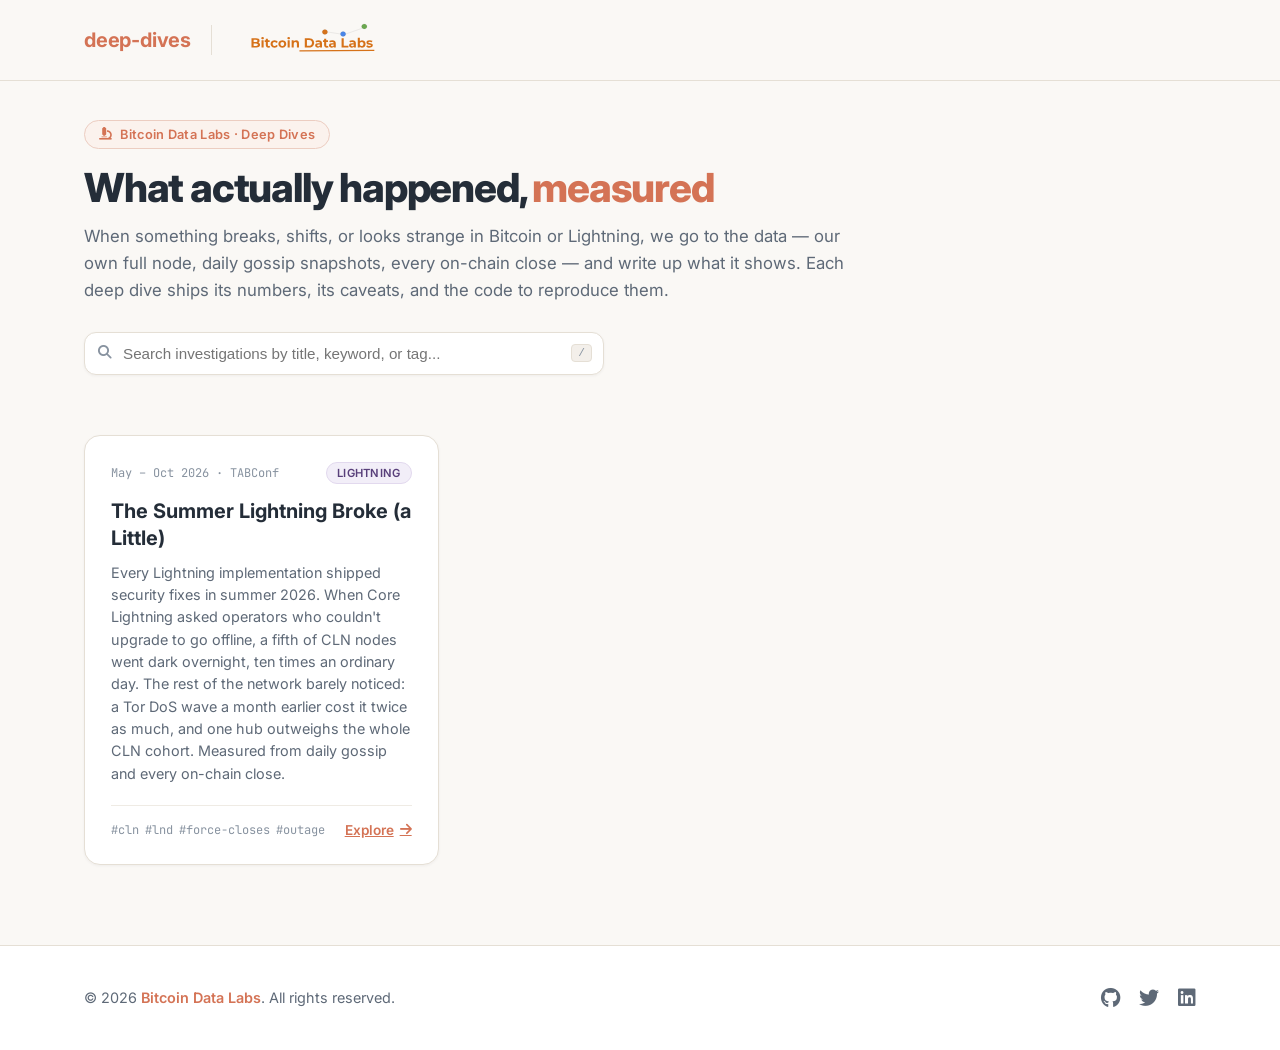
==== commit 78bf702e: "Lightning deep dive: paper-consistent client census, TABConf deck numbers - Client census uses the p" ====
--- a/index.html
+++ b/index.html
@@ -91,8 +91,8 @@
             </a>
           </h2>
           <p class="dive-card-desc">
-            Every Lightning implementation shipped security fixes in the same ten weeks. When Core Lightning asked operators to go offline, 38% of channels toward CLN nodes went disabled overnight, and about a third of the nodes that went dark were still dark five weeks later.
-            The big force-close spikes turned out to be single operators. Measured from daily gossip and every on-chain close.
+            Every Lightning implementation shipped security fixes in summer 2026. When Core Lightning asked operators who couldn't upgrade to go offline, a fifth of CLN nodes went dark overnight, ten times an ordinary day.
+            The rest of the network barely noticed: a Tor DoS wave a month earlier cost it twice as much, and one hub outweighs the whole CLN cohort. Measured from daily gossip and every on-chain close.
           </p>
         </div>
         <div class="dive-card-footer">
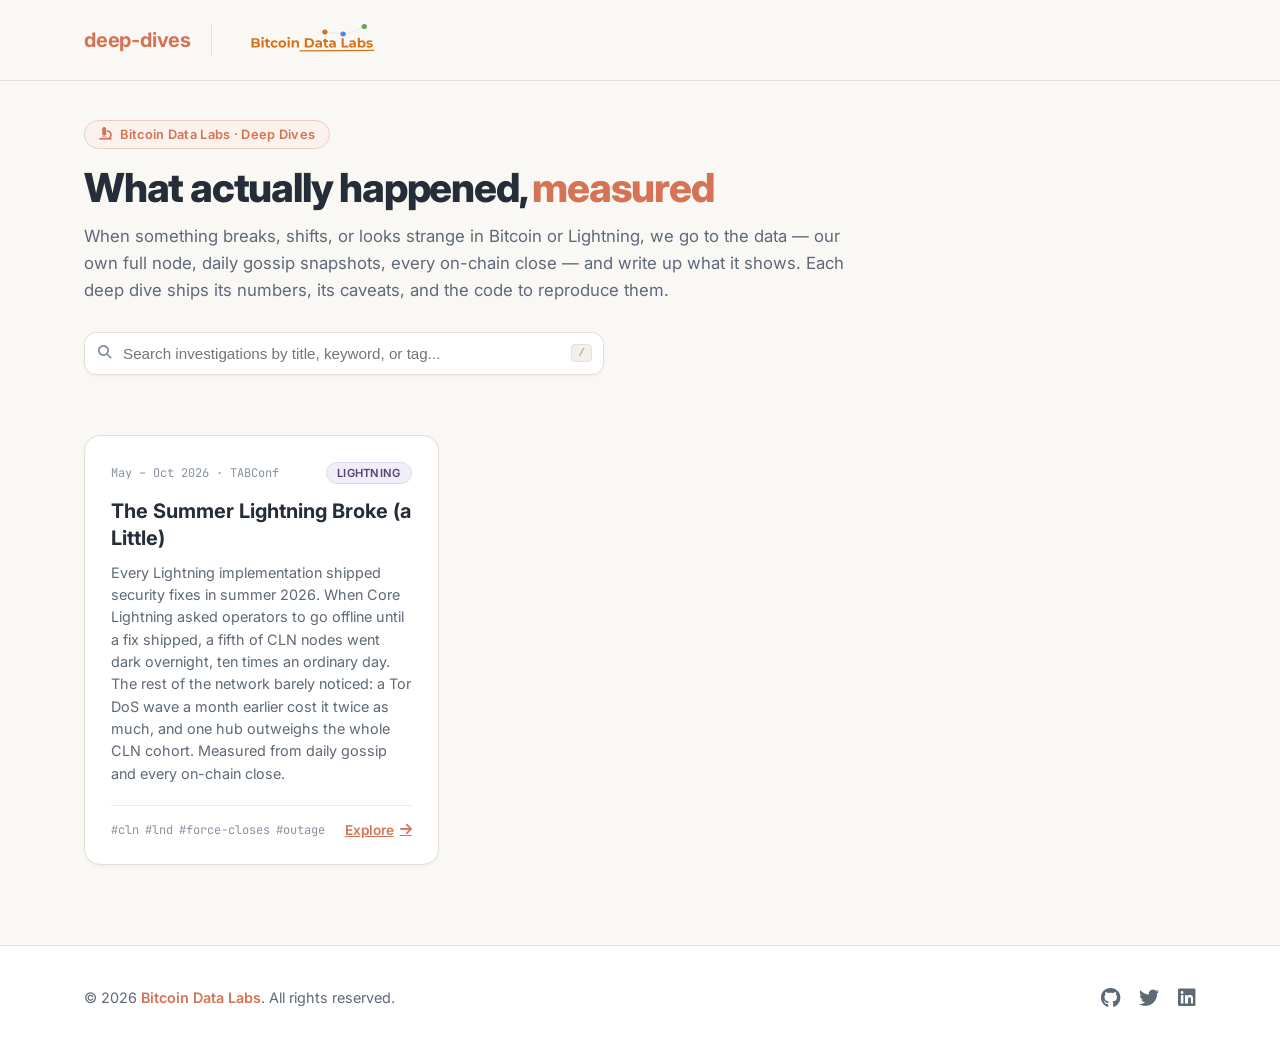
==== commit 44054e8b: "Lightning deep dive: correct the Aug 26 CLN advice, add LDK 0.2.5 to the timeline Core Lightning's A" ====
--- a/index.html
+++ b/index.html
@@ -91,7 +91,7 @@
             </a>
           </h2>
           <p class="dive-card-desc">
-            Every Lightning implementation shipped security fixes in summer 2026. When Core Lightning asked operators who couldn't upgrade to go offline, a fifth of CLN nodes went dark overnight, ten times an ordinary day.
+            Every Lightning implementation shipped security fixes in summer 2026. When Core Lightning asked operators to go offline until a fix shipped, a fifth of CLN nodes went dark overnight, ten times an ordinary day.
             The rest of the network barely noticed: a Tor DoS wave a month earlier cost it twice as much, and one hub outweighs the whole CLN cohort. Measured from daily gossip and every on-chain close.
           </p>
         </div>
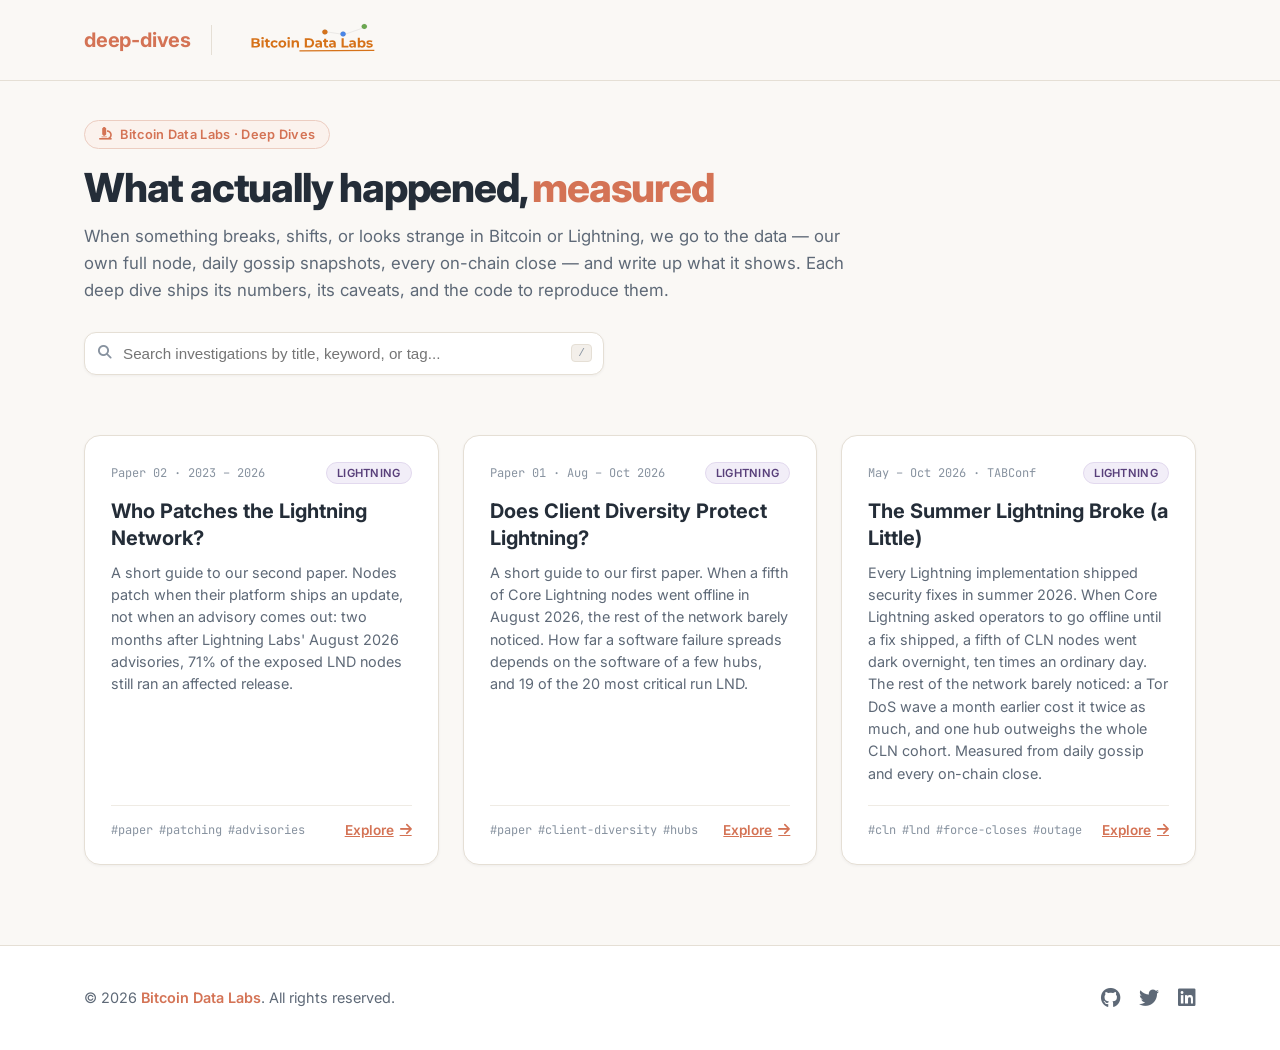
==== commit a7c8b62f: "Paper explainers: short guides to papers 01 and 02 Two deep-dive pages, one per paper, each opening " ====
--- a/index.html
+++ b/index.html
@@ -78,6 +78,62 @@
          ═══════════════════════════════════════════════════════════════════════ -->
     <div id="cardsGrid" class="cards-grid">
       
+      <!-- Card: Who Patches the Lightning Network? (paper 02 explained) -->
+      <article class="dive-card" data-tags="lightning,paper,patching,upgrades,release lines,umbrel,btcpay,advisories,disclosure,security,lnd,cln">
+        <div>
+          <div class="dive-card-header">
+            <span class="dive-date">Paper 02 · 2023 – 2026</span>
+            <span class="dive-badge badge-lightning">Lightning</span>
+          </div>
+          <h2 class="dive-card-title">
+            <a href="./analyses/2026-11-who-patches-lightning/index.html" style="text-decoration: none; color: inherit;">
+              Who Patches the Lightning Network?
+            </a>
+          </h2>
+          <p class="dive-card-desc">
+            A short guide to our second paper. Nodes patch when their platform ships an update, not when an advisory comes out: two months after Lightning Labs' August 2026 advisories, 71% of the exposed LND nodes still ran an affected release.
+          </p>
+        </div>
+        <div class="dive-card-footer">
+          <div class="dive-tags">
+            <span class="dive-tag">#paper</span>
+            <span class="dive-tag">#patching</span>
+            <span class="dive-tag">#advisories</span>
+          </div>
+          <a href="./analyses/2026-11-who-patches-lightning/index.html" class="dive-action">
+            <span>Explore</span> <i class="fas fa-arrow-right"></i>
+          </a>
+        </div>
+      </article>
+
+      <!-- Card: Does Client Diversity Protect Lightning? (paper 01 explained) -->
+      <article class="dive-card" data-tags="lightning,paper,client diversity,cln,lnd,eclair,ldk,outage,hubs,reachability,security">
+        <div>
+          <div class="dive-card-header">
+            <span class="dive-date">Paper 01 · Aug – Oct 2026</span>
+            <span class="dive-badge badge-lightning">Lightning</span>
+          </div>
+          <h2 class="dive-card-title">
+            <a href="./analyses/2026-11-client-diversity-explained/index.html" style="text-decoration: none; color: inherit;">
+              Does Client Diversity Protect Lightning?
+            </a>
+          </h2>
+          <p class="dive-card-desc">
+            A short guide to our first paper. When a fifth of Core Lightning nodes went offline in August 2026, the rest of the network barely noticed. How far a software failure spreads depends on the software of a few hubs, and 19 of the 20 most critical run LND.
+          </p>
+        </div>
+        <div class="dive-card-footer">
+          <div class="dive-tags">
+            <span class="dive-tag">#paper</span>
+            <span class="dive-tag">#client-diversity</span>
+            <span class="dive-tag">#hubs</span>
+          </div>
+          <a href="./analyses/2026-11-client-diversity-explained/index.html" class="dive-action">
+            <span>Explore</span> <i class="fas fa-arrow-right"></i>
+          </a>
+        </div>
+      </article>
+
       <!-- Card: The Summer Lightning Broke (a Little) -->
       <article class="dive-card" data-tags="lightning,cln,lnd,eclair,ldk,btcpay,outage,force-close,security,client diversity,tabconf">
         <div>
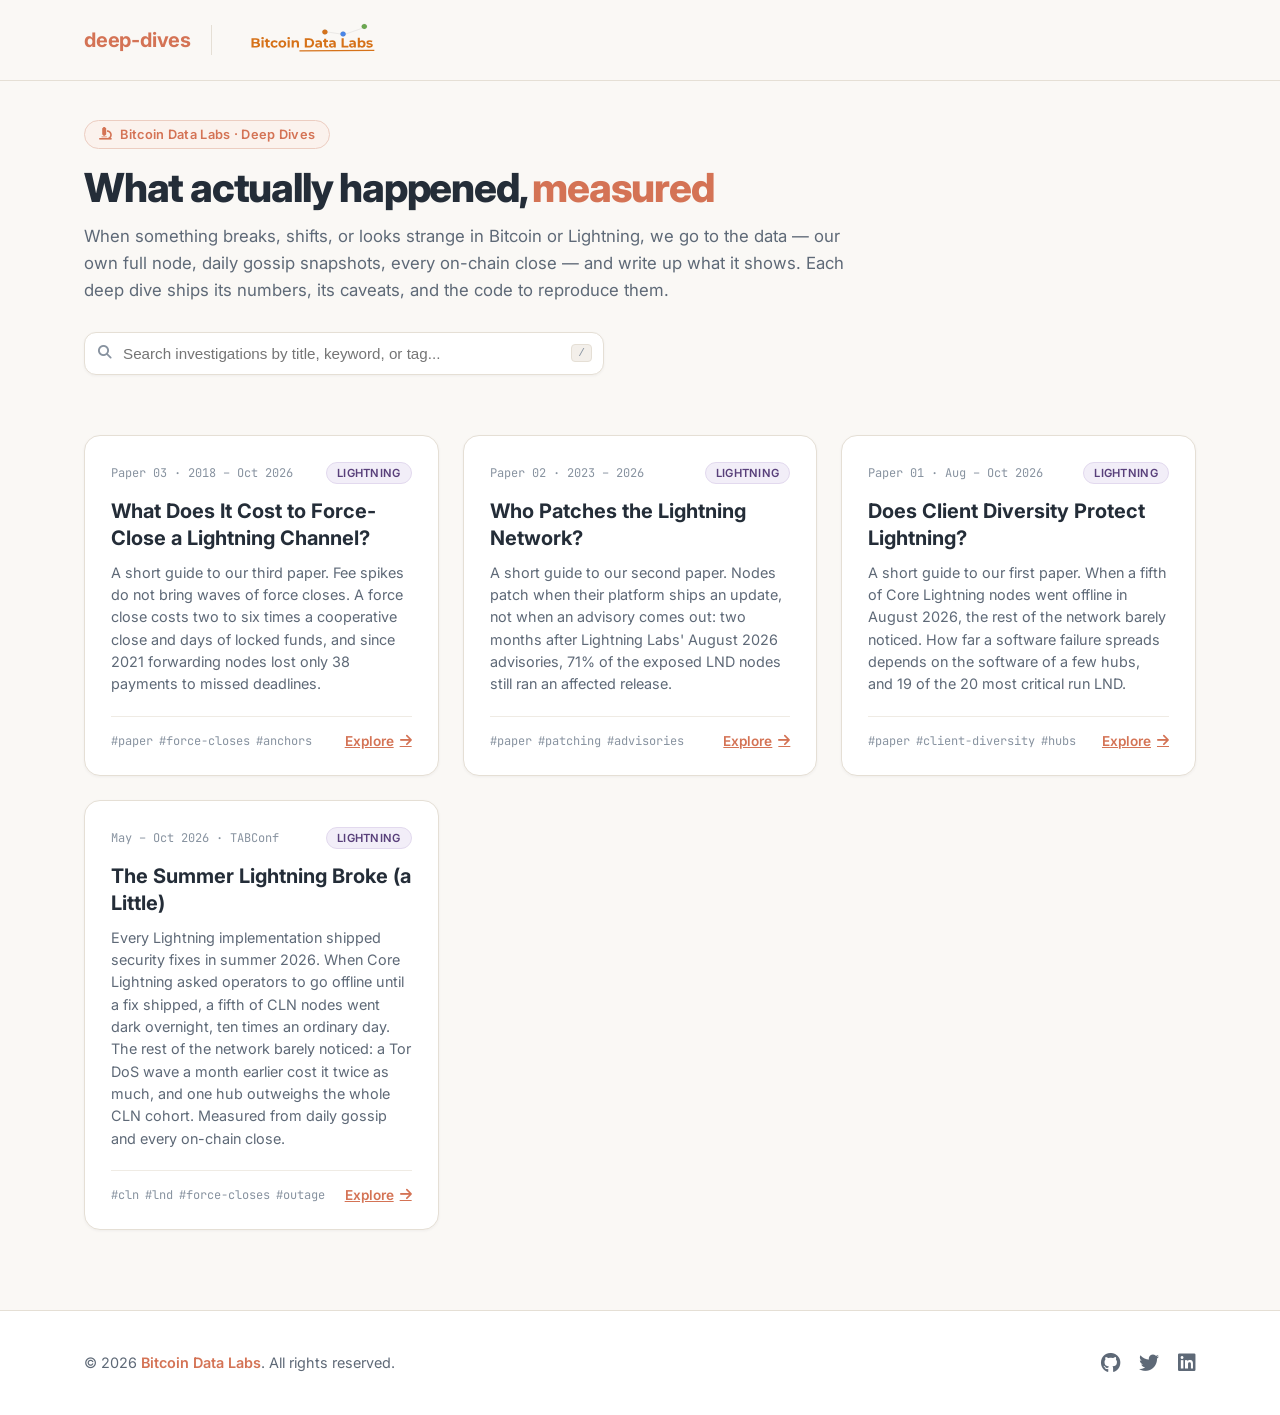
==== commit e51295e3: "Add the paper 03 deep dive (force-close costs) with the arXiv link" ====
--- a/index.html
+++ b/index.html
@@ -77,7 +77,35 @@
          ANALYSIS CARDS GRID (ONE CARD PER INVESTIGATION)
          ═══════════════════════════════════════════════════════════════════════ -->
     <div id="cardsGrid" class="cards-grid">
-      
+
+      <!-- Card: What Does It Cost to Force-Close a Lightning Channel? (paper 03 explained) -->
+      <article class="dive-card" data-tags="lightning,paper,force-close,anchors,fees,on-chain,sweepers,zero-fee,taproot,penalty,htlc">
+        <div>
+          <div class="dive-card-header">
+            <span class="dive-date">Paper 03 · 2018 – Oct 2026</span>
+            <span class="dive-badge badge-lightning">Lightning</span>
+          </div>
+          <h2 class="dive-card-title">
+            <a href="./analyses/2026-11-lightning-force-closes/index.html" style="text-decoration: none; color: inherit;">
+              What Does It Cost to Force-Close a Lightning Channel?
+            </a>
+          </h2>
+          <p class="dive-card-desc">
+            A short guide to our third paper. Fee spikes do not bring waves of force closes. A force close costs two to six times a cooperative close and days of locked funds, and since 2021 forwarding nodes lost only 38 payments to missed deadlines.
+          </p>
+        </div>
+        <div class="dive-card-footer">
+          <div class="dive-tags">
+            <span class="dive-tag">#paper</span>
+            <span class="dive-tag">#force-closes</span>
+            <span class="dive-tag">#anchors</span>
+          </div>
+          <a href="./analyses/2026-11-lightning-force-closes/index.html" class="dive-action">
+            <span>Explore</span> <i class="fas fa-arrow-right"></i>
+          </a>
+        </div>
+      </article>
+
       <!-- Card: Who Patches the Lightning Network? (paper 02 explained) -->
       <article class="dive-card" data-tags="lightning,paper,patching,upgrades,release lines,umbrel,btcpay,advisories,disclosure,security,lnd,cln">
         <div>
